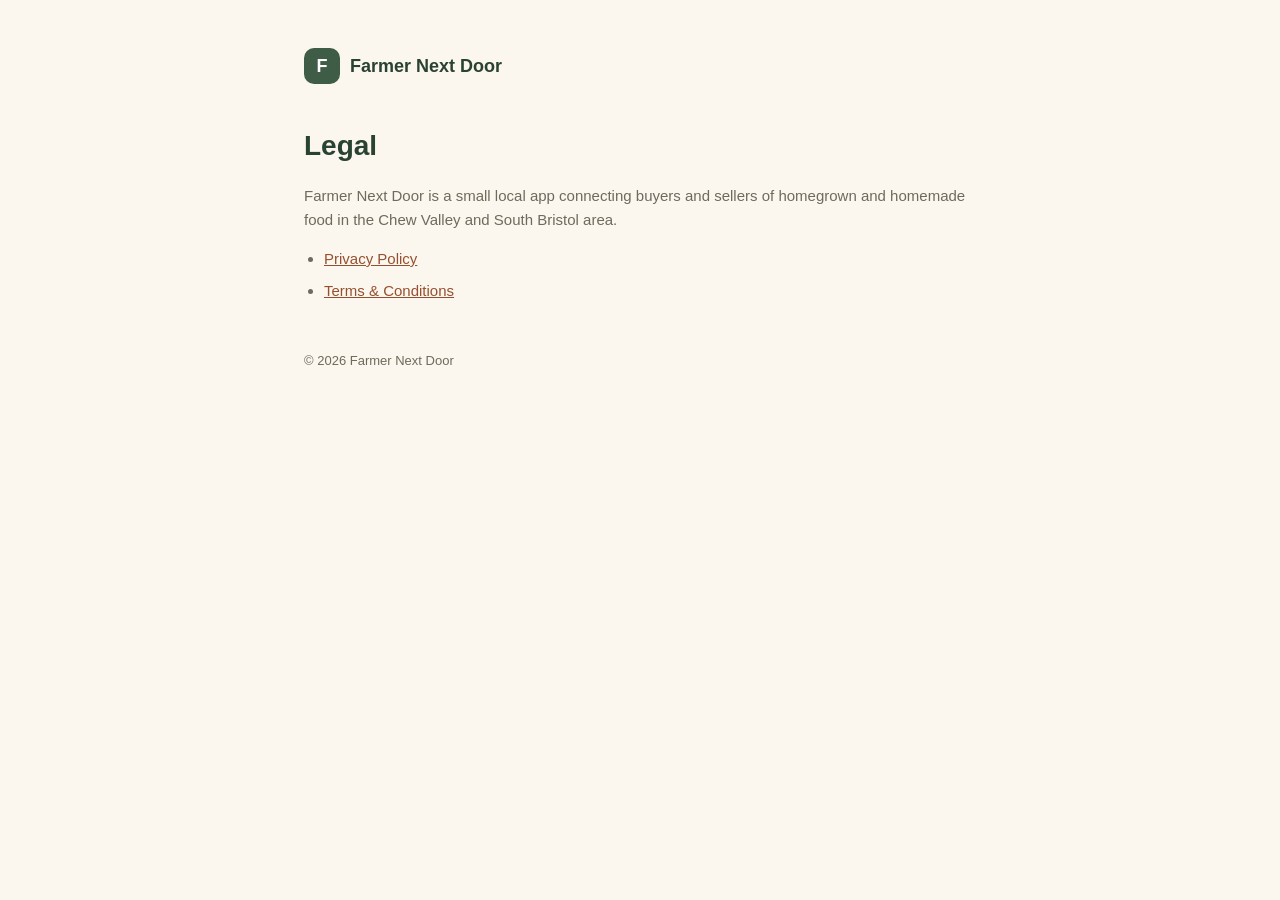
==== index.html @ ab058506 "Farmer Next Door legal pages" ====
<!doctype html>
<html lang="en">
<head>
<meta charset="utf-8">
<meta name="viewport" content="width=device-width, initial-scale=1">
<title>Farmer Next Door — Legal</title>
<link rel="stylesheet" href="styles.css">
</head>
<body>
<div class="wrap">
  <header class="site">
    <div class="badge">F</div>
    <div class="wordmark">Farmer Next Door</div>
  </header>
  <h1>Legal</h1>
  <p>Farmer Next Door is a small local app connecting buyers and sellers of homegrown and homemade food in the Chew Valley and South Bristol area.</p>
  <ul>
    <li><a href="privacy.html">Privacy Policy</a></li>
    <li><a href="terms.html">Terms &amp; Conditions</a></li>
  </ul>
  <footer>&copy; 2026 Farmer Next Door</footer>
</div>
</body>
</html>
---- styles.css ----
:root {
  --bg: #FBF7EF;
  --surface: #FFFFFF;
  --primary: #3E5C46;
  --primary-dark: #2A4232;
  --accent: #C1734A;
  --accent-soft: #F2DFCE;
  --accent-dark: #96502F;
  --text: #1E1C17;
  --text-muted: #6F6A5C;
  --border: #E7E1D3;
}

* { box-sizing: border-box; }

body {
  margin: 0;
  background: var(--bg);
  color: var(--text);
  font-family: -apple-system, BlinkMacSystemFont, "Segoe UI", Roboto, Helvetica, Arial, sans-serif;
  line-height: 1.6;
}

.wrap {
  max-width: 720px;
  margin: 0 auto;
  padding: 48px 24px 96px;
}

header.site {
  display: flex;
  align-items: center;
  gap: 10px;
  margin-bottom: 40px;
}

.badge {
  width: 36px;
  height: 36px;
  border-radius: 10px;
  background: var(--primary);
  color: #fff;
  display: flex;
  align-items: center;
  justify-content: center;
  font-weight: 700;
  font-size: 18px;
}

.wordmark {
  font-weight: 700;
  font-size: 18px;
  color: var(--primary-dark);
}

h1 {
  font-size: 28px;
  margin: 0 0 4px;
  color: var(--primary-dark);
}

.updated {
  color: var(--text-muted);
  font-size: 13px;
  margin-bottom: 24px;
}

.notice {
  background: var(--accent-soft);
  color: var(--accent-dark);
  border-radius: 14px;
  padding: 16px 18px;
  font-size: 14px;
  font-weight: 600;
  margin-bottom: 32px;
}

h2 {
  font-size: 18px;
  color: var(--primary-dark);
  margin: 28px 0 8px;
}

p, li {
  font-size: 15px;
  color: var(--text-muted);
}

ul { padding-left: 20px; margin: 8px 0; }
li { margin-bottom: 8px; }

strong { color: var(--text); }

a { color: var(--accent-dark); }

nav.legal-links {
  margin-top: 40px;
  padding-top: 20px;
  border-top: 1px solid var(--border);
  font-size: 14px;
}

nav.legal-links a { margin-right: 16px; }

footer {
  margin-top: 48px;
  color: var(--text-muted);
  font-size: 13px;
}
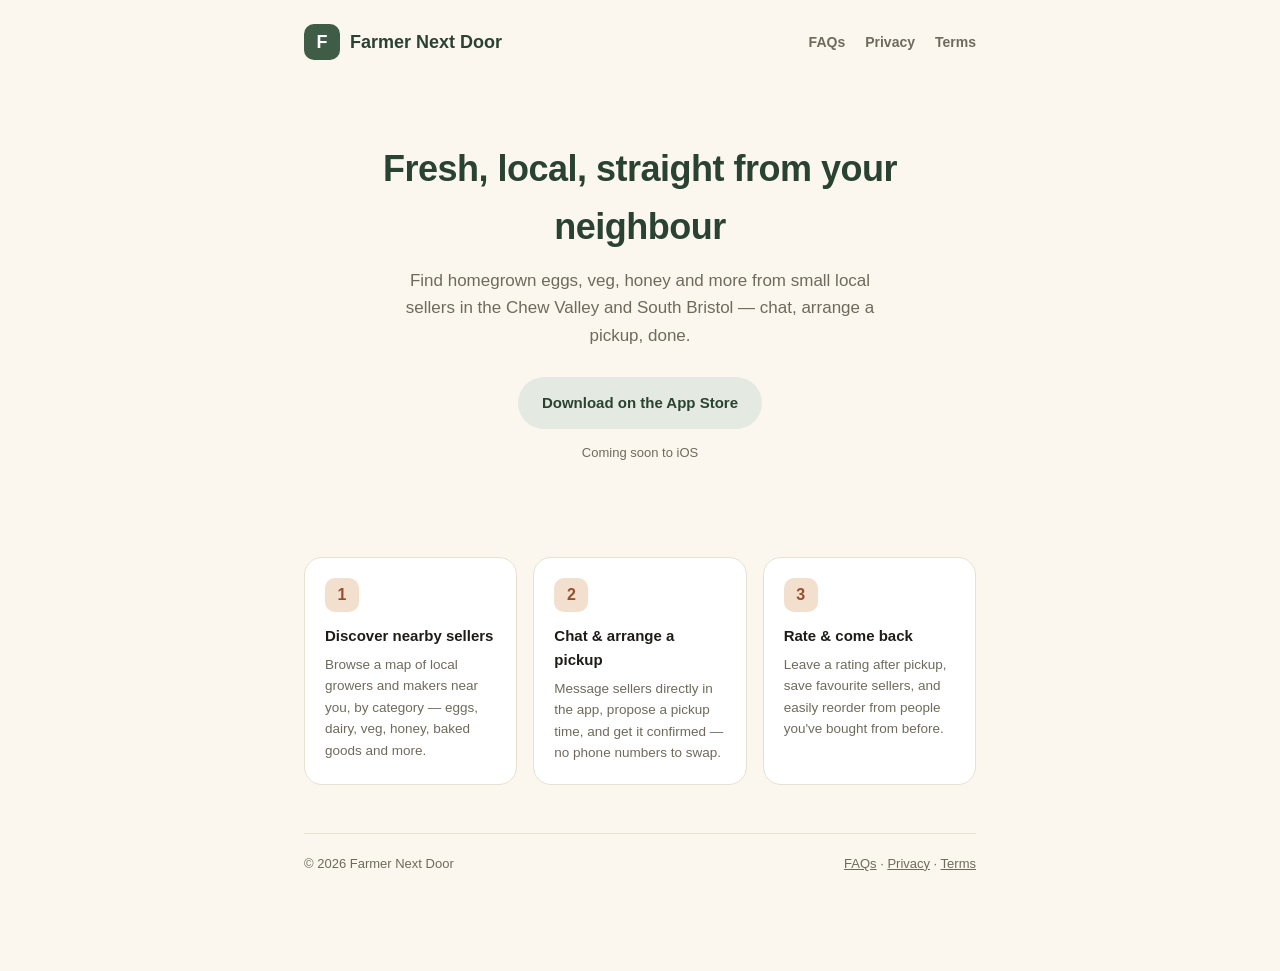
==== commit c68df748: "Add homepage, FAQ, and shared nav" ====
--- a/index.html
+++ b/index.html
@@ -3,22 +3,55 @@
 <head>
 <meta charset="utf-8">
 <meta name="viewport" content="width=device-width, initial-scale=1">
-<title>Farmer Next Door — Legal</title>
+<title>Farmer Next Door — Fresh, local, homegrown</title>
+<meta name="description" content="Farmer Next Door connects buyers and sellers of homegrown and homemade food in the Chew Valley and South Bristol area.">
 <link rel="stylesheet" href="styles.css">
 </head>
 <body>
 <div class="wrap">
-  <header class="site">
-    <div class="badge">F</div>
-    <div class="wordmark">Farmer Next Door</div>
-  </header>
-  <h1>Legal</h1>
-  <p>Farmer Next Door is a small local app connecting buyers and sellers of homegrown and homemade food in the Chew Valley and South Bristol area.</p>
-  <ul>
-    <li><a href="privacy.html">Privacy Policy</a></li>
-    <li><a href="terms.html">Terms &amp; Conditions</a></li>
-  </ul>
-  <footer>&copy; 2026 Farmer Next Door</footer>
+  <nav class="topnav">
+    <a class="brand" href="index.html">
+      <div class="badge">F</div>
+      <div class="wordmark">Farmer Next Door</div>
+    </a>
+    <div class="navlinks">
+      <a href="faq.html">FAQs</a>
+      <a href="privacy.html">Privacy</a>
+      <a href="terms.html">Terms</a>
+    </div>
+  </nav>
+
+  <section class="hero">
+    <h1>Fresh, local, straight from your neighbour</h1>
+    <p class="lead">Find homegrown eggs, veg, honey and more from small local sellers in the Chew Valley and South Bristol — chat, arrange a pickup, done.</p>
+    <div class="btn-row">
+      <span class="btn disabled">Download on the App Store</span>
+    </div>
+    <p class="pill-note">Coming soon to iOS</p>
+  </section>
+
+  <div class="features">
+    <div class="feature-card">
+      <div class="icon">1</div>
+      <h3>Discover nearby sellers</h3>
+      <p>Browse a map of local growers and makers near you, by category — eggs, dairy, veg, honey, baked goods and more.</p>
+    </div>
+    <div class="feature-card">
+      <div class="icon">2</div>
+      <h3>Chat &amp; arrange a pickup</h3>
+      <p>Message sellers directly in the app, propose a pickup time, and get it confirmed — no phone numbers to swap.</p>
+    </div>
+    <div class="feature-card">
+      <div class="icon">3</div>
+      <h3>Rate &amp; come back</h3>
+      <p>Leave a rating after pickup, save favourite sellers, and easily reorder from people you've bought from before.</p>
+    </div>
+  </div>
+
+  <footer>
+    <span>&copy; 2026 Farmer Next Door</span>
+    <span><a href="faq.html">FAQs</a> · <a href="privacy.html">Privacy</a> · <a href="terms.html">Terms</a></span>
+  </footer>
 </div>
 </body>
 </html>
--- a/styles.css
+++ b/styles.css
@@ -3,9 +3,11 @@
   --surface: #FFFFFF;
   --primary: #3E5C46;
   --primary-dark: #2A4232;
+  --primary-soft: #E4EAE1;
   --accent: #C1734A;
   --accent-soft: #F2DFCE;
   --accent-dark: #96502F;
+  --honey: #D9A441;
   --text: #1E1C17;
   --text-muted: #6F6A5C;
   --border: #E7E1D3;
@@ -24,14 +26,24 @@
 .wrap {
   max-width: 720px;
   margin: 0 auto;
-  padding: 48px 24px 96px;
-}
-
-header.site {
+  padding: 0 24px 96px;
+}
+
+nav.topnav {
+  display: flex;
+  align-items: center;
+  justify-content: space-between;
+  padding: 24px 0;
+  margin-bottom: 8px;
+  flex-wrap: wrap;
+  gap: 16px;
+}
+
+.brand {
   display: flex;
   align-items: center;
   gap: 10px;
-  margin-bottom: 40px;
+  text-decoration: none;
 }
 
 .badge {
@@ -45,12 +57,108 @@
   justify-content: center;
   font-weight: 700;
   font-size: 18px;
+  flex-shrink: 0;
 }
 
 .wordmark {
   font-weight: 700;
   font-size: 18px;
   color: var(--primary-dark);
+}
+
+.navlinks { display: flex; gap: 20px; font-size: 14px; font-weight: 600; }
+.navlinks a { color: var(--text-muted); text-decoration: none; }
+.navlinks a:hover { color: var(--primary-dark); }
+
+.hero {
+  text-align: center;
+  padding: 48px 0 40px;
+}
+
+.hero h1 {
+  font-size: 36px;
+  color: var(--primary-dark);
+  margin: 0 0 12px;
+  letter-spacing: -0.5px;
+}
+
+.hero p.lead {
+  font-size: 17px;
+  color: var(--text-muted);
+  max-width: 480px;
+  margin: 0 auto 28px;
+}
+
+.btn {
+  display: inline-flex;
+  align-items: center;
+  gap: 8px;
+  background: var(--primary);
+  color: #fff;
+  padding: 14px 24px;
+  border-radius: 999px;
+  font-weight: 700;
+  font-size: 15px;
+  text-decoration: none;
+}
+
+.btn.disabled {
+  background: var(--primary-soft);
+  color: var(--primary-dark);
+  cursor: default;
+}
+
+.btn.outline {
+  background: transparent;
+  color: var(--primary-dark);
+  border: 1.5px solid var(--border);
+}
+
+.btn-row { display: flex; gap: 12px; justify-content: center; flex-wrap: wrap; }
+
+.pill-note {
+  margin-top: 14px;
+  font-size: 13px;
+  color: var(--text-muted);
+}
+
+.features {
+  display: grid;
+  grid-template-columns: repeat(auto-fit, minmax(180px, 1fr));
+  gap: 16px;
+  margin: 40px 0;
+}
+
+.feature-card {
+  background: var(--surface);
+  border: 1px solid var(--border);
+  border-radius: 18px;
+  padding: 20px;
+}
+
+.feature-card .icon {
+  width: 34px;
+  height: 34px;
+  border-radius: 10px;
+  background: var(--accent-soft);
+  color: var(--accent-dark);
+  display: flex;
+  align-items: center;
+  justify-content: center;
+  font-weight: 700;
+  margin-bottom: 12px;
+}
+
+.feature-card h3 {
+  font-size: 15px;
+  margin: 0 0 6px;
+  color: var(--text);
+}
+
+.feature-card p {
+  font-size: 13.5px;
+  margin: 0;
+  color: var(--text-muted);
 }
 
 h1 {
@@ -93,17 +201,31 @@
 
 a { color: var(--accent-dark); }
 
-nav.legal-links {
-  margin-top: 40px;
+.faq-item {
+  border-bottom: 1px solid var(--border);
+  padding: 18px 0;
+}
+
+.faq-item:last-child { border-bottom: none; }
+
+.faq-item h3 {
+  font-size: 15.5px;
+  margin: 0 0 6px;
+  color: var(--text);
+}
+
+.faq-item p { margin: 0; }
+
+footer {
+  margin-top: 48px;
   padding-top: 20px;
   border-top: 1px solid var(--border);
-  font-size: 14px;
-}
-
-nav.legal-links a { margin-right: 16px; }
-
-footer {
-  margin-top: 48px;
   color: var(--text-muted);
   font-size: 13px;
-}
+  display: flex;
+  justify-content: space-between;
+  flex-wrap: wrap;
+  gap: 8px;
+}
+
+footer a { color: var(--text-muted); }
